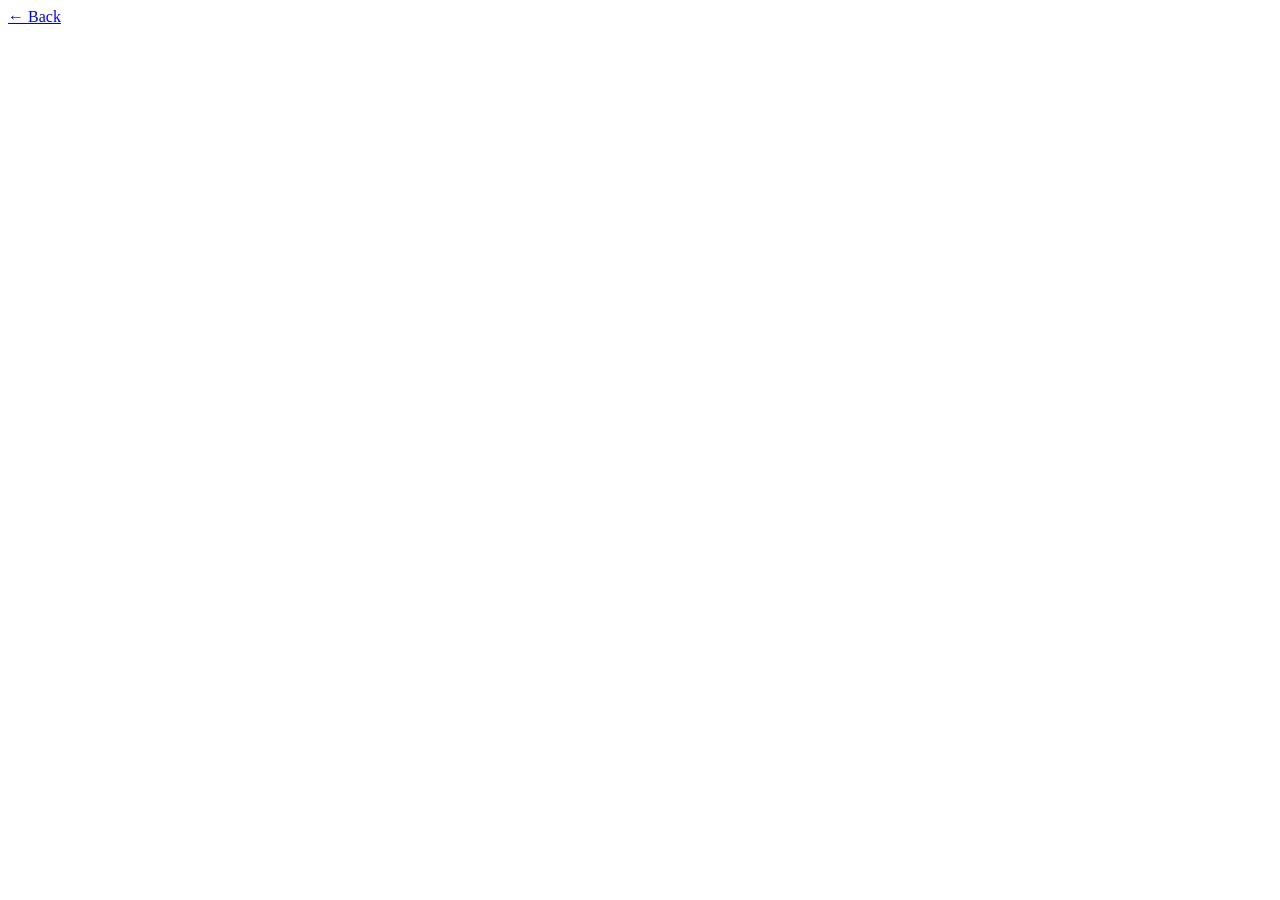
==== practice.html @ 46f7c978 "Add files via upload" ====
<!DOCTYPE html>
<html>
<head>
<meta charset="UTF-8">
<title>Practice</title>
</head>
<body>
<a href="index.html">← Back</a>
<div id="content"></div>
<script src="data/questions.js"></script>
<script>
const params = new URLSearchParams(location.search);
const id = Number(params.get("id"));
const q = questions.find(x=>x.id===id);
document.getElementById("content").innerText = q.raw + "\n\nAnswer: " + q.answer;
</script>
</body>
</html>
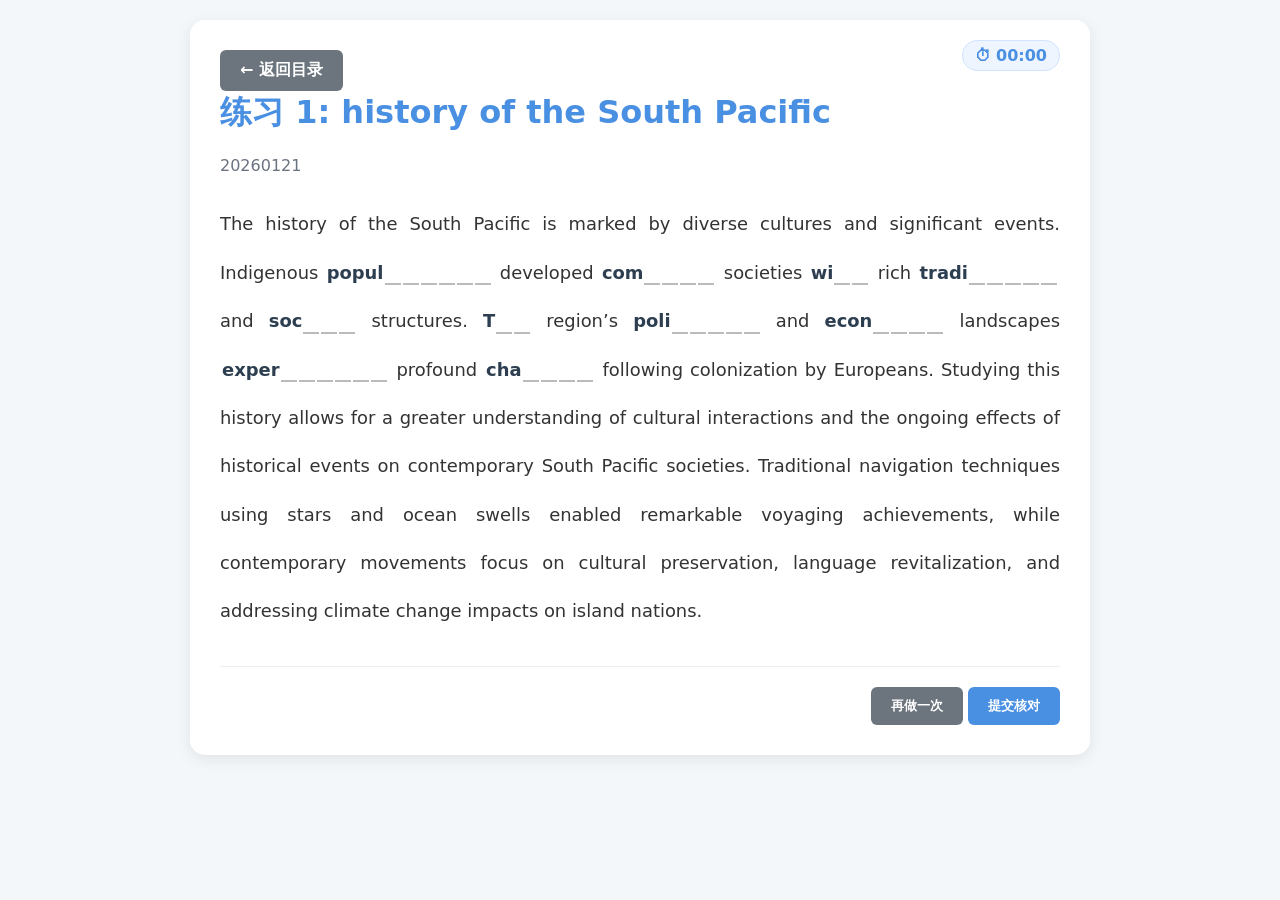
==== commit 98306aba: "Add files via upload" ====
--- a/practice.html
+++ b/practice.html
@@ -1,18 +1,171 @@
 <!DOCTYPE html>
-<html>
+<html lang="zh-CN">
 <head>
-<meta charset="UTF-8">
-<title>Practice</title>
+  <meta charset="UTF-8" />
+  <meta name="viewport" content="width=device-width, initial-scale=1.0" />
+  <title>Complete the Words</title>
+  <style>
+    :root { --primary:#4a90e2; --success:#28a745; --error:#dc3545; --bg:#f4f7f9; }
+    * { box-sizing:border-box; }
+    body { font-family:'Segoe UI', system-ui, sans-serif; background:var(--bg); margin:0; padding:20px; color:#333; }
+    .container { max-width:900px; margin:0 auto; background:white; padding:30px; border-radius:15px; box-shadow:0 4px 15px rgba(0,0,0,0.08); position:relative; }
+    #timer { position:absolute; top:20px; right:30px; font-weight:bold; color:var(--primary); background:#eef5ff; padding:5px 12px; border-radius:15px; font-variant-numeric:tabular-nums; border:1px solid #d0e3ff; }
+    h1 { margin-top:0; color:var(--primary); }
+    .sub { color:#6b7280; margin-bottom:16px; }
+    .passage { font-size:1.12rem; line-height:2.7; text-align:justify; margin:25px 0; }
+    .word-group { display:inline-flex; align-items:baseline; margin:0 2px; }
+    .char-input { width:16px; height:22px; border:none; border-bottom:2px solid #bbb; margin:0 1px; text-align:center; font-size:1.1rem; outline:none; color:#4a90e2; background:transparent; padding:0; font-weight:500; }
+    .char-input.correct { border-bottom-color:var(--success); color:var(--success); }
+    .char-input.wrong { border-bottom-color:var(--error); color:var(--error); }
+    .answer-area { margin-top:30px; padding:20px; background:#f8f9fa; border-radius:8px; border-left:5px solid var(--primary); }
+    .answer-grid { display:grid; grid-template-columns:repeat(auto-fill, minmax(180px, 1fr)); gap:10px; margin-top:10px; }
+    .ans-item { font-size:1rem; color:#555; border-bottom:1px dashed #ddd; padding-bottom:5px; }
+    .nav-tools { margin-top:30px; padding-top:20px; border-top:1px solid #eee; display:flex; justify-content:space-between; align-items:center; gap:12px; flex-wrap:wrap; }
+    button, .btn-back { border:none; padding:10px 20px; border-radius:6px; cursor:pointer; font-weight:bold; transition:opacity 0.2s; text-decoration:none; display:inline-block; }
+    .btn-main { background:var(--primary); color:white; }
+    .btn-next { background:var(--success); color:white; }
+    .btn-back, .btn-retry { background:#6c757d; color:white; }
+    .hidden { display:none; }
+  </style>
 </head>
 <body>
-<a href="index.html">← Back</a>
-<div id="content"></div>
+<div class="container">
+  <div id="timer">⏱ 00:00</div>
+  <a class="btn-back" href="index.html">← 返回目录</a>
+  <h1 id="quiz-title"></h1>
+  <div id="quiz-date" class="sub"></div>
+  <div class="passage" id="quiz-content"></div>
+
+  <div class="nav-tools">
+    <div id="score-result" style="font-size:1.4rem; font-weight:bold; color:var(--primary);"></div>
+    <div>
+      <button id="retry-btn" class="btn-retry">再做一次</button>
+      <button id="submit-btn" class="btn-main">提交核对</button>
+      <button id="next-btn" class="btn-next hidden">下一题 →</button>
+    </div>
+  </div>
+
+  <div id="answer-review" class="answer-area hidden">
+    <strong>正确答案回顾：</strong>
+    <div class="answer-grid" id="answer-grid"></div>
+  </div>
+</div>
+
 <script src="data/questions.js"></script>
 <script>
-const params = new URLSearchParams(location.search);
-const id = Number(params.get("id"));
-const q = questions.find(x=>x.id===id);
-document.getElementById("content").innerText = q.raw + "\n\nAnswer: " + q.answer;
+  const STORAGE_KEY = 'ctw_scores_v1';
+  const questionList = window.questions || [];
+  const scores = JSON.parse(localStorage.getItem(STORAGE_KEY) || '{}');
+  const params = new URLSearchParams(location.search);
+  const currentId = Number(params.get('id') || 1);
+  const currentIdx = questionList.findIndex(q => q.id === currentId);
+  const d = questionList[currentIdx];
+
+  let timer = null;
+  let startTime = Date.now();
+
+  const titleEl = document.getElementById('quiz-title');
+  const dateEl = document.getElementById('quiz-date');
+  const contentEl = document.getElementById('quiz-content');
+  const scoreEl = document.getElementById('score-result');
+  const reviewEl = document.getElementById('answer-review');
+  const gridEl = document.getElementById('answer-grid');
+  const submitBtn = document.getElementById('submit-btn');
+  const nextBtn = document.getElementById('next-btn');
+  const retryBtn = document.getElementById('retry-btn');
+
+  if (!d) {
+    titleEl.textContent = '题目未找到';
+    contentEl.textContent = '请返回首页重新选择题目。';
+    submitBtn.disabled = true;
+    nextBtn.classList.add('hidden');
+    retryBtn.disabled = true;
+  } else {
+    titleEl.textContent = `练习 ${d.id}: ${d.title || ''}`;
+    dateEl.textContent = d.date || '';
+    let html = d.template;
+    (d.items || []).forEach((item, i) => {
+      let inputs = `<span class="word-group"><span style="font-weight:bold; color:#2c3e50;">${item.p}</span>`;
+      for (let c = 0; c < item.g; c++) {
+        inputs += `<input type="text" maxlength="1" class="char-input" data-ans-idx="${i}">`;
+      }
+      inputs += `</span>`;
+      html = html.replace(`${item.p}{${i}}`, inputs);
+    });
+    contentEl.innerHTML = html;
+    setupInputs();
+    startTime = Date.now();
+    timer = setInterval(updateTimer, 1000);
+
+    if (currentIdx >= 0 && currentIdx < questionList.length - 1) {
+      nextBtn.onclick = () => {
+        const nextId = questionList[currentIdx + 1].id;
+        location.href = `practice.html?id=${nextId}`;
+      };
+    } else {
+      nextBtn.classList.add('hidden');
+    }
+  }
+
+  function setupInputs() {
+    const ins = Array.from(document.querySelectorAll('.char-input'));
+    ins.forEach((el, i) => {
+      el.addEventListener('input', () => { if (el.value && i < ins.length - 1) ins[i + 1].focus(); });
+      el.addEventListener('keydown', (e) => { if (e.key === 'Backspace' && !el.value && i > 0) ins[i - 1].focus(); });
+    });
+  }
+
+  function updateTimer() {
+    const s = Math.floor((Date.now() - startTime) / 1000);
+    document.getElementById('timer').innerText = `⏱ ${String(Math.floor(s / 60)).padStart(2,'0')}:${String(s % 60).padStart(2,'0')}`;
+  }
+
+  function checkScore() {
+    if (!d) return;
+    clearInterval(timer);
+    let correct = 0;
+    gridEl.innerHTML = '';
+    (d.items || []).forEach((item, i) => {
+      const inputs = document.querySelectorAll(`.char-input[data-ans-idx="${i}"]`);
+      const user = Array.from(inputs).map(inp => inp.value).join('').toLowerCase();
+      const ok = user === String(item.a || '').toLowerCase();
+      if (ok) correct++;
+      inputs.forEach(el => {
+        el.classList.add(ok ? 'correct' : 'wrong');
+        el.disabled = true;
+      });
+      gridEl.innerHTML += `<div class="ans-item">${i + 1}. <strong>${item.p}${item.a}</strong></div>`;
+    });
+    scoreEl.innerText = `得分: ${correct} / ${(d.items || []).length}`;
+    reviewEl.classList.remove('hidden');
+    submitBtn.classList.add('hidden');
+    if (currentIdx >= 0 && currentIdx < questionList.length - 1) nextBtn.classList.remove('hidden');
+    if (!scores[d.id] || correct > scores[d.id]) {
+      scores[d.id] = correct;
+      localStorage.setItem(STORAGE_KEY, JSON.stringify(scores));
+    }
+  }
+
+  function retry() {
+    const inputs = document.querySelectorAll('.char-input');
+    inputs.forEach(inp => {
+      inp.value = '';
+      inp.disabled = false;
+      inp.classList.remove('correct', 'wrong');
+    });
+    reviewEl.classList.add('hidden');
+    scoreEl.innerText = '';
+    submitBtn.classList.remove('hidden');
+    nextBtn.classList.add('hidden');
+    clearInterval(timer);
+    startTime = Date.now();
+    document.getElementById('timer').innerText = '⏱ 00:00';
+    timer = setInterval(updateTimer, 1000);
+    if (inputs.length) inputs[0].focus();
+  }
+
+  submitBtn.addEventListener('click', checkScore);
+  retryBtn.addEventListener('click', retry);
 </script>
 </body>
-</html>+</html>
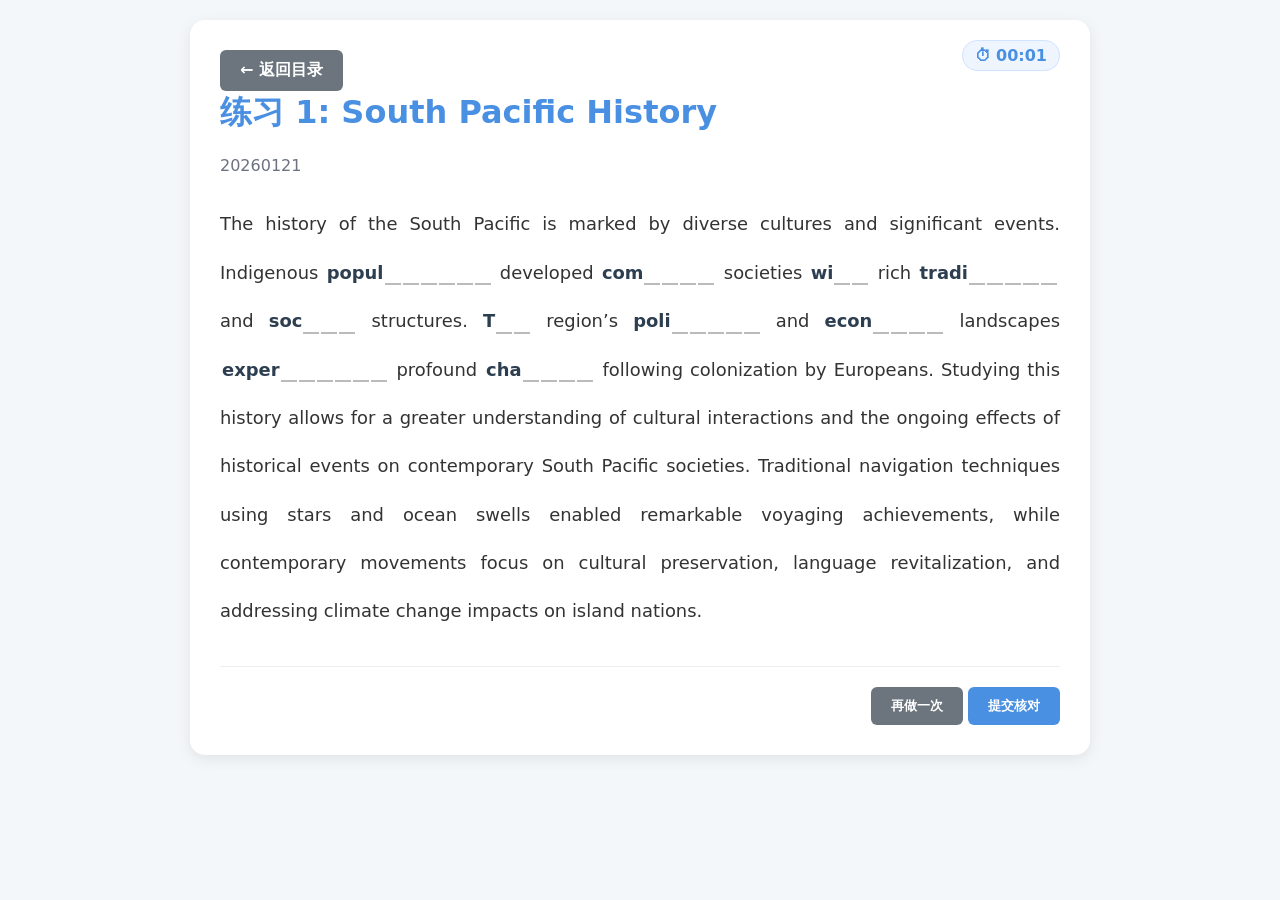
==== commit 15f477ec: "Add files via upload" ====
--- a/practice.html
+++ b/practice.html
@@ -10,11 +10,26 @@
     body { font-family:'Segoe UI', system-ui, sans-serif; background:var(--bg); margin:0; padding:20px; color:#333; }
     .container { max-width:900px; margin:0 auto; background:white; padding:30px; border-radius:15px; box-shadow:0 4px 15px rgba(0,0,0,0.08); position:relative; }
     #timer { position:absolute; top:20px; right:30px; font-weight:bold; color:var(--primary); background:#eef5ff; padding:5px 12px; border-radius:15px; font-variant-numeric:tabular-nums; border:1px solid #d0e3ff; }
-    h1 { margin-top:0; color:var(--primary); }
-    .sub { color:#6b7280; margin-bottom:16px; }
+    h1 { margin-top:0; color:var(--primary); padding-right:120px; }
+    .sub { color:#6b7280; margin-bottom:10px; }
+    .mini-title { color:#4a90e2; font-weight:700; margin-bottom:14px; }
     .passage { font-size:1.12rem; line-height:2.7; text-align:justify; margin:25px 0; }
     .word-group { display:inline-flex; align-items:baseline; margin:0 2px; }
-    .char-input { width:16px; height:22px; border:none; border-bottom:2px solid #bbb; margin:0 1px; text-align:center; font-size:1.1rem; outline:none; color:#4a90e2; background:transparent; padding:0; font-weight:500; }
+    .char-input {
+      width:16px;
+      height:22px;
+      border:none;
+      border-bottom:2px solid #bbb;
+      margin:0 1px;
+      text-align:center;
+      font-size:1.1rem;
+      outline:none;
+      color:#4a90e2;
+      background:transparent;
+      padding:0;
+      font-weight:500;
+      border-radius:0;
+    }
     .char-input.correct { border-bottom-color:var(--success); color:var(--success); }
     .char-input.wrong { border-bottom-color:var(--error); color:var(--error); }
     .answer-area { margin-top:30px; padding:20px; background:#f8f9fa; border-radius:8px; border-left:5px solid var(--primary); }
@@ -26,6 +41,19 @@
     .btn-next { background:var(--success); color:white; }
     .btn-back, .btn-retry { background:#6c757d; color:white; }
     .hidden { display:none; }
+
+    @media (max-width: 640px) {
+      body { padding:14px; }
+      .container { padding:20px 16px; }
+      #timer { position:static; display:inline-block; margin-bottom:12px; }
+      h1 { padding-right:0; font-size:1.5rem; }
+      .passage { font-size:1.05rem; line-height:2.45; }
+      .char-input {
+        width:20px;
+        height:28px;
+        font-size:1.15rem;
+      }
+    }
   </style>
 </head>
 <body>
@@ -33,6 +61,7 @@
   <div id="timer">⏱ 00:00</div>
   <a class="btn-back" href="index.html">← 返回目录</a>
   <h1 id="quiz-title"></h1>
+  <div id="quiz-subtitle" class="mini-title"></div>
   <div id="quiz-date" class="sub"></div>
   <div class="passage" id="quiz-content"></div>
 
@@ -65,6 +94,7 @@
   let startTime = Date.now();
 
   const titleEl = document.getElementById('quiz-title');
+  const subtitleEl = document.getElementById('quiz-subtitle');
   const dateEl = document.getElementById('quiz-date');
   const contentEl = document.getElementById('quiz-content');
   const scoreEl = document.getElementById('score-result');
@@ -82,12 +112,24 @@
     retryBtn.disabled = true;
   } else {
     titleEl.textContent = `练习 ${d.id}: ${d.title || ''}`;
+    subtitleEl.textContent = d.subtitle || '';
     dateEl.textContent = d.date || '';
     let html = d.template;
     (d.items || []).forEach((item, i) => {
       let inputs = `<span class="word-group"><span style="font-weight:bold; color:#2c3e50;">${item.p}</span>`;
       for (let c = 0; c < item.g; c++) {
-        inputs += `<input type="text" maxlength="1" class="char-input" data-ans-idx="${i}">`;
+        inputs += `<input
+          type="text"
+          maxlength="1"
+          class="char-input"
+          data-ans-idx="${i}"
+          autocapitalize="off"
+          autocomplete="off"
+          autocorrect="off"
+          spellcheck="false"
+          inputmode="text"
+          enterkeyhint="next"
+        >`;
       }
       inputs += `</span>`;
       html = html.replace(`${item.p}{${i}}`, inputs);
@@ -96,7 +138,6 @@
     setupInputs();
     startTime = Date.now();
     timer = setInterval(updateTimer, 1000);
-
     if (currentIdx >= 0 && currentIdx < questionList.length - 1) {
       nextBtn.onclick = () => {
         const nextId = questionList[currentIdx + 1].id;
@@ -110,8 +151,20 @@
   function setupInputs() {
     const ins = Array.from(document.querySelectorAll('.char-input'));
     ins.forEach((el, i) => {
-      el.addEventListener('input', () => { if (el.value && i < ins.length - 1) ins[i + 1].focus(); });
-      el.addEventListener('keydown', (e) => { if (e.key === 'Backspace' && !el.value && i > 0) ins[i - 1].focus(); });
+      el.addEventListener('input', () => {
+        el.value = (el.value || '').toLowerCase().replace(/[^a-z]/g, '').slice(0, 1);
+        if (el.value && i < ins.length - 1) ins[i + 1].focus();
+      });
+
+      el.addEventListener('keydown', (e) => {
+        if (e.key === 'Backspace' && !el.value && i > 0) ins[i - 1].focus();
+      });
+
+      el.addEventListener('focus', () => {
+        requestAnimationFrame(() => {
+          el.setSelectionRange(0, el.value.length);
+        });
+      });
     });
   }
 
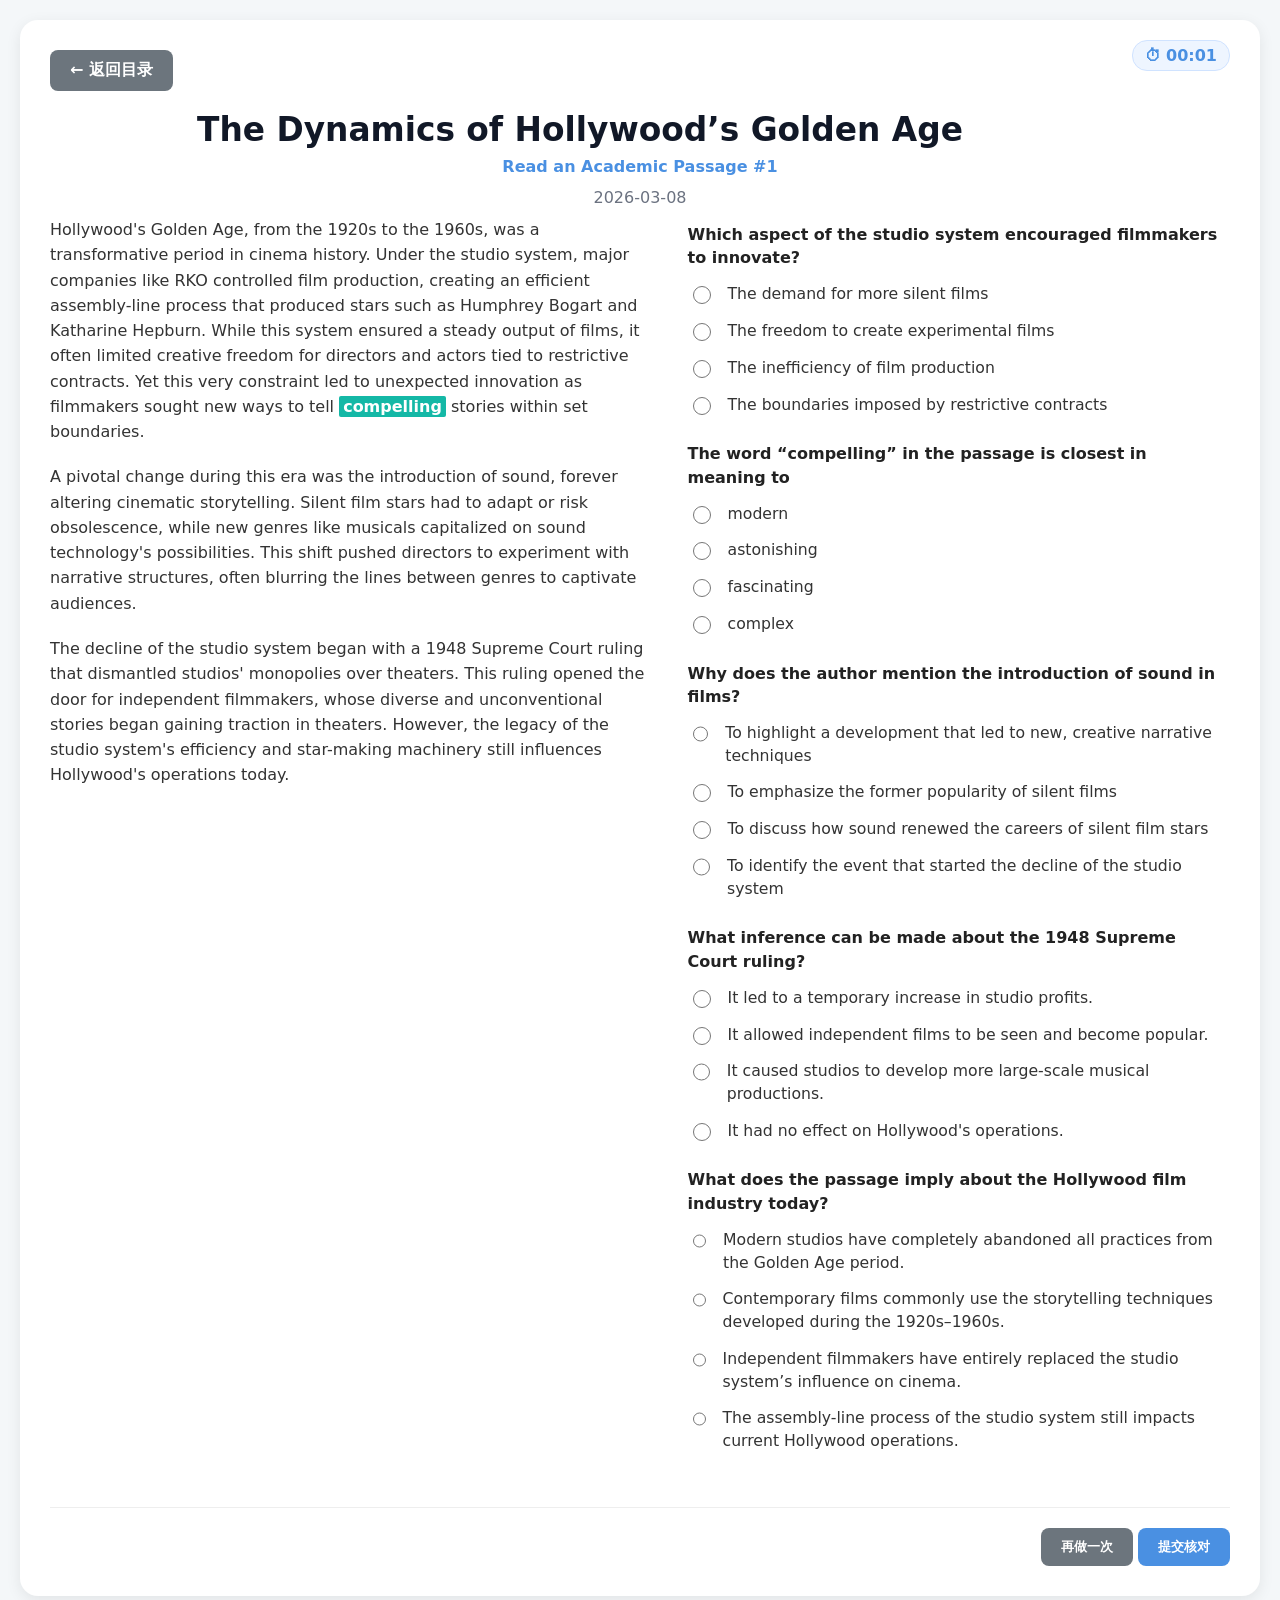
==== commit ca4c78f9: "Add files via upload" ====
--- a/practice.html
+++ b/practice.html
@@ -3,70 +3,68 @@
 <head>
   <meta charset="UTF-8" />
   <meta name="viewport" content="width=device-width, initial-scale=1.0" />
-  <title>Complete the Words</title>
+  <title>Read an Academic Passage</title>
   <style>
     :root { --primary:#4a90e2; --success:#28a745; --error:#dc3545; --bg:#f4f7f9; }
     * { box-sizing:border-box; }
     body { font-family:'Segoe UI', system-ui, sans-serif; background:var(--bg); margin:0; padding:20px; color:#333; }
-    .container { max-width:900px; margin:0 auto; background:white; padding:30px; border-radius:15px; box-shadow:0 4px 15px rgba(0,0,0,0.08); position:relative; }
+    .container { max-width:1280px; margin:0 auto; background:white; padding:30px; border-radius:18px; box-shadow:0 4px 15px rgba(0,0,0,0.08); position:relative; }
     #timer { position:absolute; top:20px; right:30px; font-weight:bold; color:var(--primary); background:#eef5ff; padding:5px 12px; border-radius:15px; font-variant-numeric:tabular-nums; border:1px solid #d0e3ff; }
-    h1 { margin-top:0; color:var(--primary); padding-right:120px; }
-    .sub { color:#6b7280; margin-bottom:10px; }
-    .mini-title { color:#4a90e2; font-weight:700; margin-bottom:14px; }
-    .passage { font-size:1.12rem; line-height:2.7; text-align:justify; margin:25px 0; }
-    .word-group { display:inline-flex; align-items:baseline; margin:0 2px; }
-    .char-input {
-      width:16px;
-      height:22px;
-      border:none;
-      border-bottom:2px solid #bbb;
-      margin:0 1px;
-      text-align:center;
-      font-size:1.1rem;
-      outline:none;
-      color:#4a90e2;
-      background:transparent;
-      padding:0;
-      font-weight:500;
-      border-radius:0;
-    }
-    .char-input.correct { border-bottom-color:var(--success); color:var(--success); }
-    .char-input.wrong { border-bottom-color:var(--error); color:var(--error); }
-    .answer-area { margin-top:30px; padding:20px; background:#f8f9fa; border-radius:8px; border-left:5px solid var(--primary); }
-    .answer-grid { display:grid; grid-template-columns:repeat(auto-fill, minmax(180px, 1fr)); gap:10px; margin-top:10px; }
-    .ans-item { font-size:1rem; color:#555; border-bottom:1px dashed #ddd; padding-bottom:5px; }
-    .nav-tools { margin-top:30px; padding-top:20px; border-top:1px solid #eee; display:flex; justify-content:space-between; align-items:center; gap:12px; flex-wrap:wrap; }
-    button, .btn-back { border:none; padding:10px 20px; border-radius:6px; cursor:pointer; font-weight:bold; transition:opacity 0.2s; text-decoration:none; display:inline-block; }
+    .btn-back, button { border:none; padding:10px 20px; border-radius:8px; cursor:pointer; font-weight:bold; transition:opacity 0.2s; text-decoration:none; display:inline-block; }
+    .btn-back, .btn-retry { background:#6c757d; color:white; }
     .btn-main { background:var(--primary); color:white; }
     .btn-next { background:var(--success); color:white; }
-    .btn-back, .btn-retry { background:#6c757d; color:white; }
+    .topbar { margin-bottom:20px; }
+    h1 { margin:0 120px 8px 0; color:#111827; font-size:2.05rem; text-align:center; }
+    .sub { color:#6b7280; margin-bottom:10px; text-align:center; }
+    .mini-title { color:#4a90e2; font-weight:700; margin-bottom:12px; text-align:center; }
+    .layout { display:grid; grid-template-columns: 1.05fr .95fr; gap:38px; align-items:start; }
+    .passage { font-size:1rem; line-height:1.58; text-align:left; color:#333; }
+    .passage p { margin:0 0 20px; }
+    .highlight-word { background:#14b8a6; color:#fff; padding:1px 4px; border-radius:2px; font-weight:700; }
+    .question-panel { padding-top:6px; }
+    .question-block { margin-bottom:26px; }
+    .question-text { font-size:1rem; line-height:1.45; font-weight:700; color:#222; margin-bottom:14px; }
+    .options { display:flex; flex-direction:column; gap:14px; }
+    .option { display:flex; align-items:flex-start; gap:14px; cursor:pointer; }
+    .option input[type="radio"] { width:18px; height:18px; margin-top:3px; accent-color:#4a90e2; }
+    .option-text { font-size:0.98rem; line-height:1.45; }
+    .option.correct .option-text { color:var(--success); font-weight:700; }
+    .option.wrong .option-text { color:var(--error); font-weight:700; }
+    .option.dim .option-text { color:#666; }
+    .answer-area { margin-top:28px; padding:20px; background:#f8f9fa; border-radius:10px; border-left:5px solid var(--primary); }
+    .answer-grid { display:grid; grid-template-columns:repeat(auto-fill, minmax(200px, 1fr)); gap:10px; margin-top:10px; }
+    .ans-item { font-size:1rem; color:#555; border-bottom:1px dashed #ddd; padding-bottom:5px; }
+    .nav-tools { margin-top:28px; padding-top:20px; border-top:1px solid #eee; display:flex; justify-content:space-between; align-items:center; gap:12px; flex-wrap:wrap; }
     .hidden { display:none; }
-
-    @media (max-width: 640px) {
-      body { padding:14px; }
-      .container { padding:20px 16px; }
+    @media (max-width: 960px) {
+      .container { padding:20px; }
       #timer { position:static; display:inline-block; margin-bottom:12px; }
-      h1 { padding-right:0; font-size:1.5rem; }
-      .passage { font-size:1.05rem; line-height:2.45; }
-      .char-input {
-        width:20px;
-        height:28px;
-        font-size:1.15rem;
-      }
+      h1 { margin-right:0; font-size:1.5rem; text-align:left; }
+      .sub, .mini-title { text-align:left; }
+      .layout { grid-template-columns:1fr; gap:22px; }
+      .passage { font-size:1rem; line-height:1.72; }
+      .question-panel { padding-top:0; }
     }
   </style>
 </head>
 <body>
 <div class="container">
   <div id="timer">⏱ 00:00</div>
-  <a class="btn-back" href="index.html">← 返回目录</a>
+  <div class="topbar">
+    <a class="btn-back" href="index.html">← 返回目录</a>
+  </div>
   <h1 id="quiz-title"></h1>
   <div id="quiz-subtitle" class="mini-title"></div>
   <div id="quiz-date" class="sub"></div>
-  <div class="passage" id="quiz-content"></div>
+
+  <div class="layout">
+    <div class="passage" id="quiz-content"></div>
+    <div class="question-panel" id="question-panel"></div>
+  </div>
 
   <div class="nav-tools">
-    <div id="score-result" style="font-size:1.4rem; font-weight:bold; color:var(--primary);"></div>
+    <div id="score-result" style="font-size:1.35rem; font-weight:bold; color:var(--primary);"></div>
     <div>
       <button id="retry-btn" class="btn-retry">再做一次</button>
       <button id="submit-btn" class="btn-main">提交核对</button>
@@ -82,7 +80,7 @@
 
 <script src="data/questions.js"></script>
 <script>
-  const STORAGE_KEY = 'ctw_scores_v1';
+  const STORAGE_KEY = 'rap_scores_v1';
   const questionList = window.questions || [];
   const scores = JSON.parse(localStorage.getItem(STORAGE_KEY) || '{}');
   const params = new URLSearchParams(location.search);
@@ -97,12 +95,42 @@
   const subtitleEl = document.getElementById('quiz-subtitle');
   const dateEl = document.getElementById('quiz-date');
   const contentEl = document.getElementById('quiz-content');
+  const panelEl = document.getElementById('question-panel');
   const scoreEl = document.getElementById('score-result');
   const reviewEl = document.getElementById('answer-review');
   const gridEl = document.getElementById('answer-grid');
   const submitBtn = document.getElementById('submit-btn');
   const nextBtn = document.getElementById('next-btn');
   const retryBtn = document.getElementById('retry-btn');
+
+  function escapeHtml(str) {
+    return String(str)
+      .replace(/&/g, '&amp;')
+      .replace(/</g, '&lt;')
+      .replace(/>/g, '&gt;')
+      .replace(/"/g, '&quot;')
+      .replace(/'/g, '&#39;');
+  }
+
+  function renderQuestions() {
+    if (!d || !Array.isArray(d.questions)) {
+      panelEl.innerHTML = '';
+      return;
+    }
+    panelEl.innerHTML = d.questions.map((q, qi) => `
+      <div class="question-block" data-question-idx="${qi}">
+        <div class="question-text">${escapeHtml(q.question)}</div>
+        <div class="options">
+          ${q.options.map((opt, oi) => `
+            <label class="option" data-q="${qi}" data-opt="${oi}">
+              <input type="radio" name="question-${qi}" value="${oi}">
+              <span class="option-text">${escapeHtml(opt)}</span>
+            </label>
+          `).join('')}
+        </div>
+      </div>
+    `).join('');
+  }
 
   if (!d) {
     titleEl.textContent = '题目未找到';
@@ -111,31 +139,11 @@
     nextBtn.classList.add('hidden');
     retryBtn.disabled = true;
   } else {
-    titleEl.textContent = `练习 ${d.id}: ${d.title || ''}`;
+    titleEl.textContent = d.title || '';
     subtitleEl.textContent = d.subtitle || '';
     dateEl.textContent = d.date || '';
-    let html = d.template;
-    (d.items || []).forEach((item, i) => {
-      let inputs = `<span class="word-group"><span style="font-weight:bold; color:#2c3e50;">${item.p}</span>`;
-      for (let c = 0; c < item.g; c++) {
-        inputs += `<input
-          type="text"
-          maxlength="1"
-          class="char-input"
-          data-ans-idx="${i}"
-          autocapitalize="off"
-          autocomplete="off"
-          autocorrect="off"
-          spellcheck="false"
-          inputmode="text"
-          enterkeyhint="next"
-        >`;
-      }
-      inputs += `</span>`;
-      html = html.replace(`${item.p}{${i}}`, inputs);
-    });
-    contentEl.innerHTML = html;
-    setupInputs();
+    contentEl.innerHTML = (d.passage || '').split('\n\n').map(p => `<p>${p}</p>`).join('');
+    renderQuestions();
     startTime = Date.now();
     timer = setInterval(updateTimer, 1000);
     if (currentIdx >= 0 && currentIdx < questionList.length - 1) {
@@ -148,26 +156,6 @@
     }
   }
 
-  function setupInputs() {
-    const ins = Array.from(document.querySelectorAll('.char-input'));
-    ins.forEach((el, i) => {
-      el.addEventListener('input', () => {
-        el.value = (el.value || '').toLowerCase().replace(/[^a-z]/g, '').slice(0, 1);
-        if (el.value && i < ins.length - 1) ins[i + 1].focus();
-      });
-
-      el.addEventListener('keydown', (e) => {
-        if (e.key === 'Backspace' && !el.value && i > 0) ins[i - 1].focus();
-      });
-
-      el.addEventListener('focus', () => {
-        requestAnimationFrame(() => {
-          el.setSelectionRange(0, el.value.length);
-        });
-      });
-    });
-  }
-
   function updateTimer() {
     const s = Math.floor((Date.now() - startTime) / 1000);
     document.getElementById('timer').innerText = `⏱ ${String(Math.floor(s / 60)).padStart(2,'0')}:${String(s % 60).padStart(2,'0')}`;
@@ -178,18 +166,33 @@
     clearInterval(timer);
     let correct = 0;
     gridEl.innerHTML = '';
-    (d.items || []).forEach((item, i) => {
-      const inputs = document.querySelectorAll(`.char-input[data-ans-idx="${i}"]`);
-      const user = Array.from(inputs).map(inp => inp.value).join('').toLowerCase();
-      const ok = user === String(item.a || '').toLowerCase();
-      if (ok) correct++;
-      inputs.forEach(el => {
-        el.classList.add(ok ? 'correct' : 'wrong');
-        el.disabled = true;
+
+    (d.questions || []).forEach((q, qi) => {
+      const checked = document.querySelector(`input[name="question-${qi}"]:checked`);
+      const userAnswer = checked ? Number(checked.value) : null;
+      const block = document.querySelector(`.question-block[data-question-idx="${qi}"]`);
+      const labels = block ? Array.from(block.querySelectorAll('.option')) : [];
+      const isCorrect = userAnswer === q.answer;
+      if (isCorrect) correct++;
+
+      labels.forEach((label, oi) => {
+        const input = label.querySelector('input');
+        if (input) input.disabled = true;
+        label.classList.remove('correct', 'wrong', 'dim');
+        if (oi === q.answer) {
+          label.classList.add('correct');
+        } else if (userAnswer === oi && userAnswer !== q.answer) {
+          label.classList.add('wrong');
+        } else if (userAnswer !== null) {
+          label.classList.add('dim');
+        }
       });
-      gridEl.innerHTML += `<div class="ans-item">${i + 1}. <strong>${item.p}${item.a}</strong></div>`;
+
+      const answerLetter = ['A', 'B', 'C', 'D'][q.answer] || '';
+      gridEl.innerHTML += `<div class="ans-item">${qi + 1}. <strong>${answerLetter}</strong> — ${escapeHtml(q.options[q.answer] || '')}</div>`;
     });
-    scoreEl.innerText = `得分: ${correct} / ${(d.items || []).length}`;
+
+    scoreEl.innerText = `得分: ${correct} / ${(d.questions || []).length}`;
     reviewEl.classList.remove('hidden');
     submitBtn.classList.add('hidden');
     if (currentIdx >= 0 && currentIdx < questionList.length - 1) nextBtn.classList.remove('hidden');
@@ -200,11 +203,12 @@
   }
 
   function retry() {
-    const inputs = document.querySelectorAll('.char-input');
-    inputs.forEach(inp => {
-      inp.value = '';
+    document.querySelectorAll('input[type="radio"]').forEach(inp => {
+      inp.checked = false;
       inp.disabled = false;
-      inp.classList.remove('correct', 'wrong');
+    });
+    document.querySelectorAll('.option').forEach(label => {
+      label.classList.remove('correct', 'wrong', 'dim');
     });
     reviewEl.classList.add('hidden');
     scoreEl.innerText = '';
@@ -214,7 +218,12 @@
     startTime = Date.now();
     document.getElementById('timer').innerText = '⏱ 00:00';
     timer = setInterval(updateTimer, 1000);
-    if (inputs.length) inputs[0].focus();
+    if (currentIdx >= 0 && currentIdx < questionList.length - 1) {
+      nextBtn.onclick = () => {
+        const nextId = questionList[currentIdx + 1].id;
+        location.href = `practice.html?id=${nextId}`;
+      };
+    }
   }
 
   submitBtn.addEventListener('click', checkScore);
